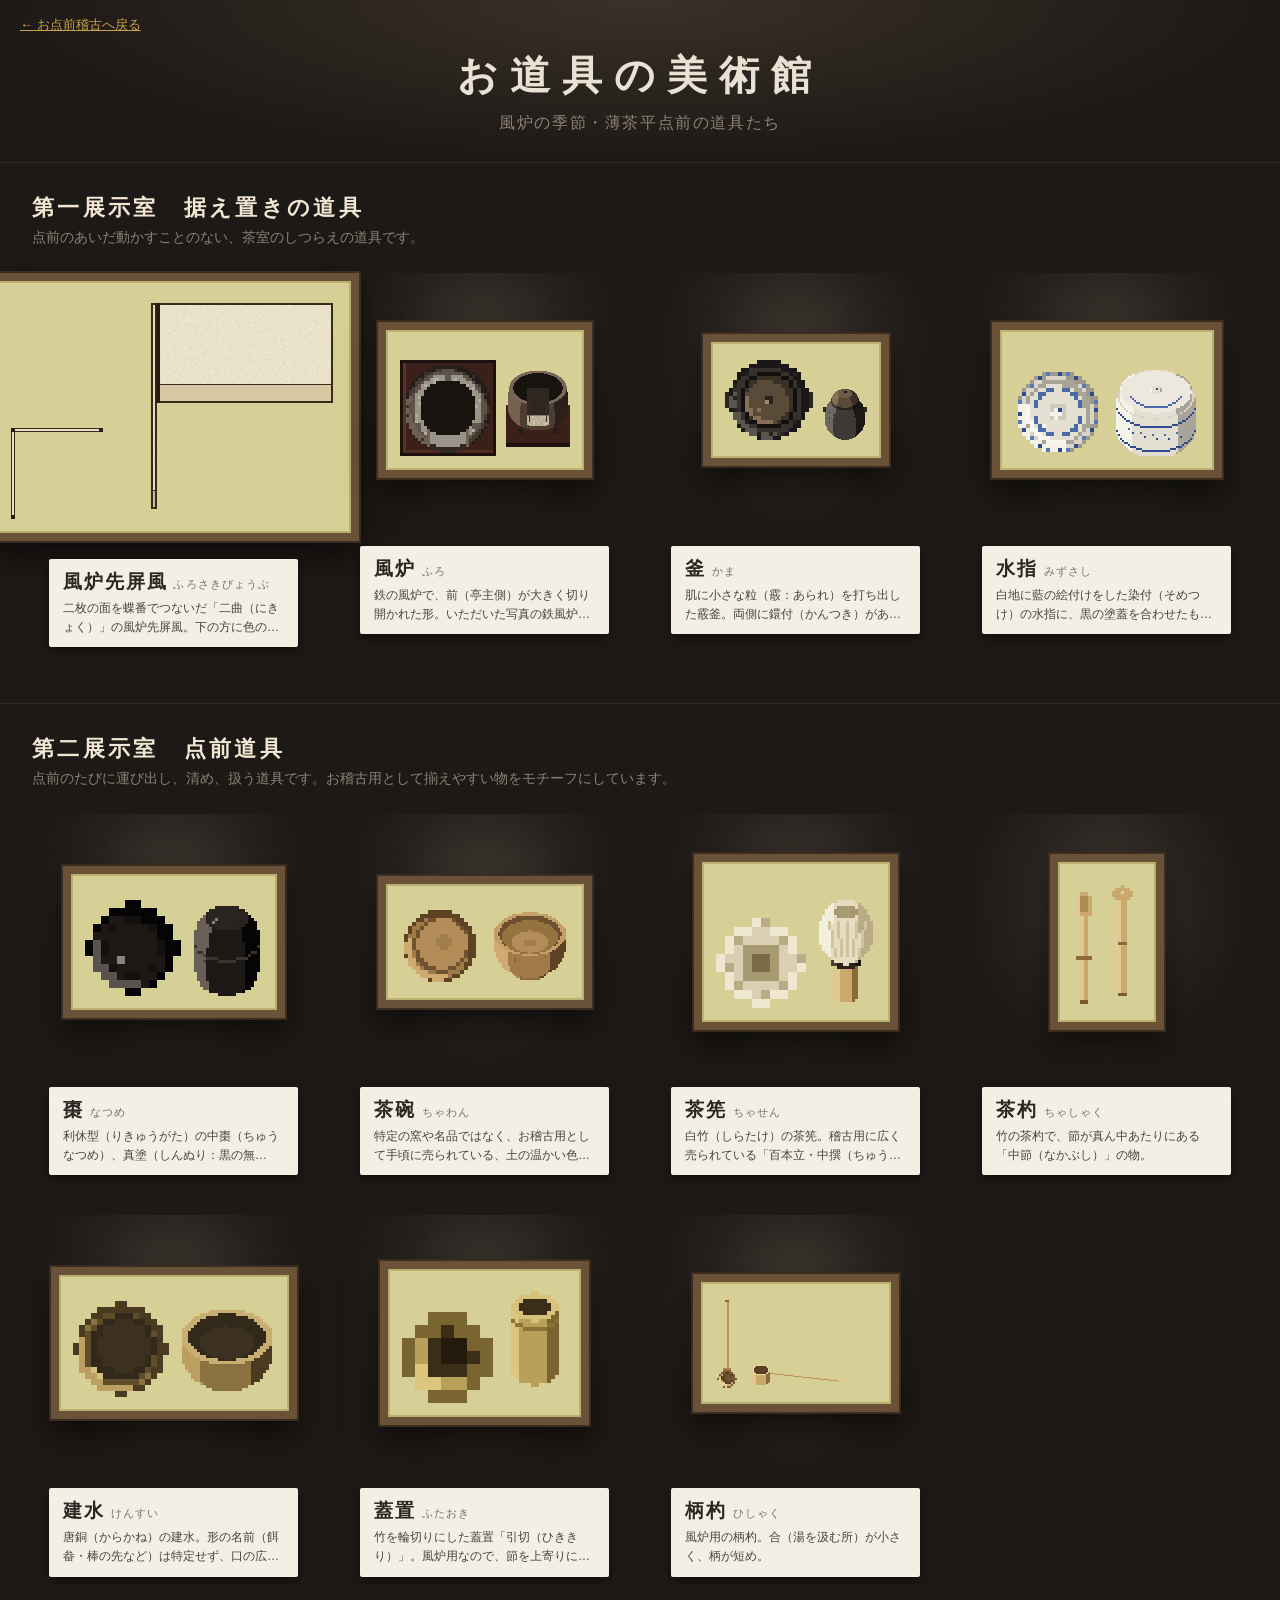
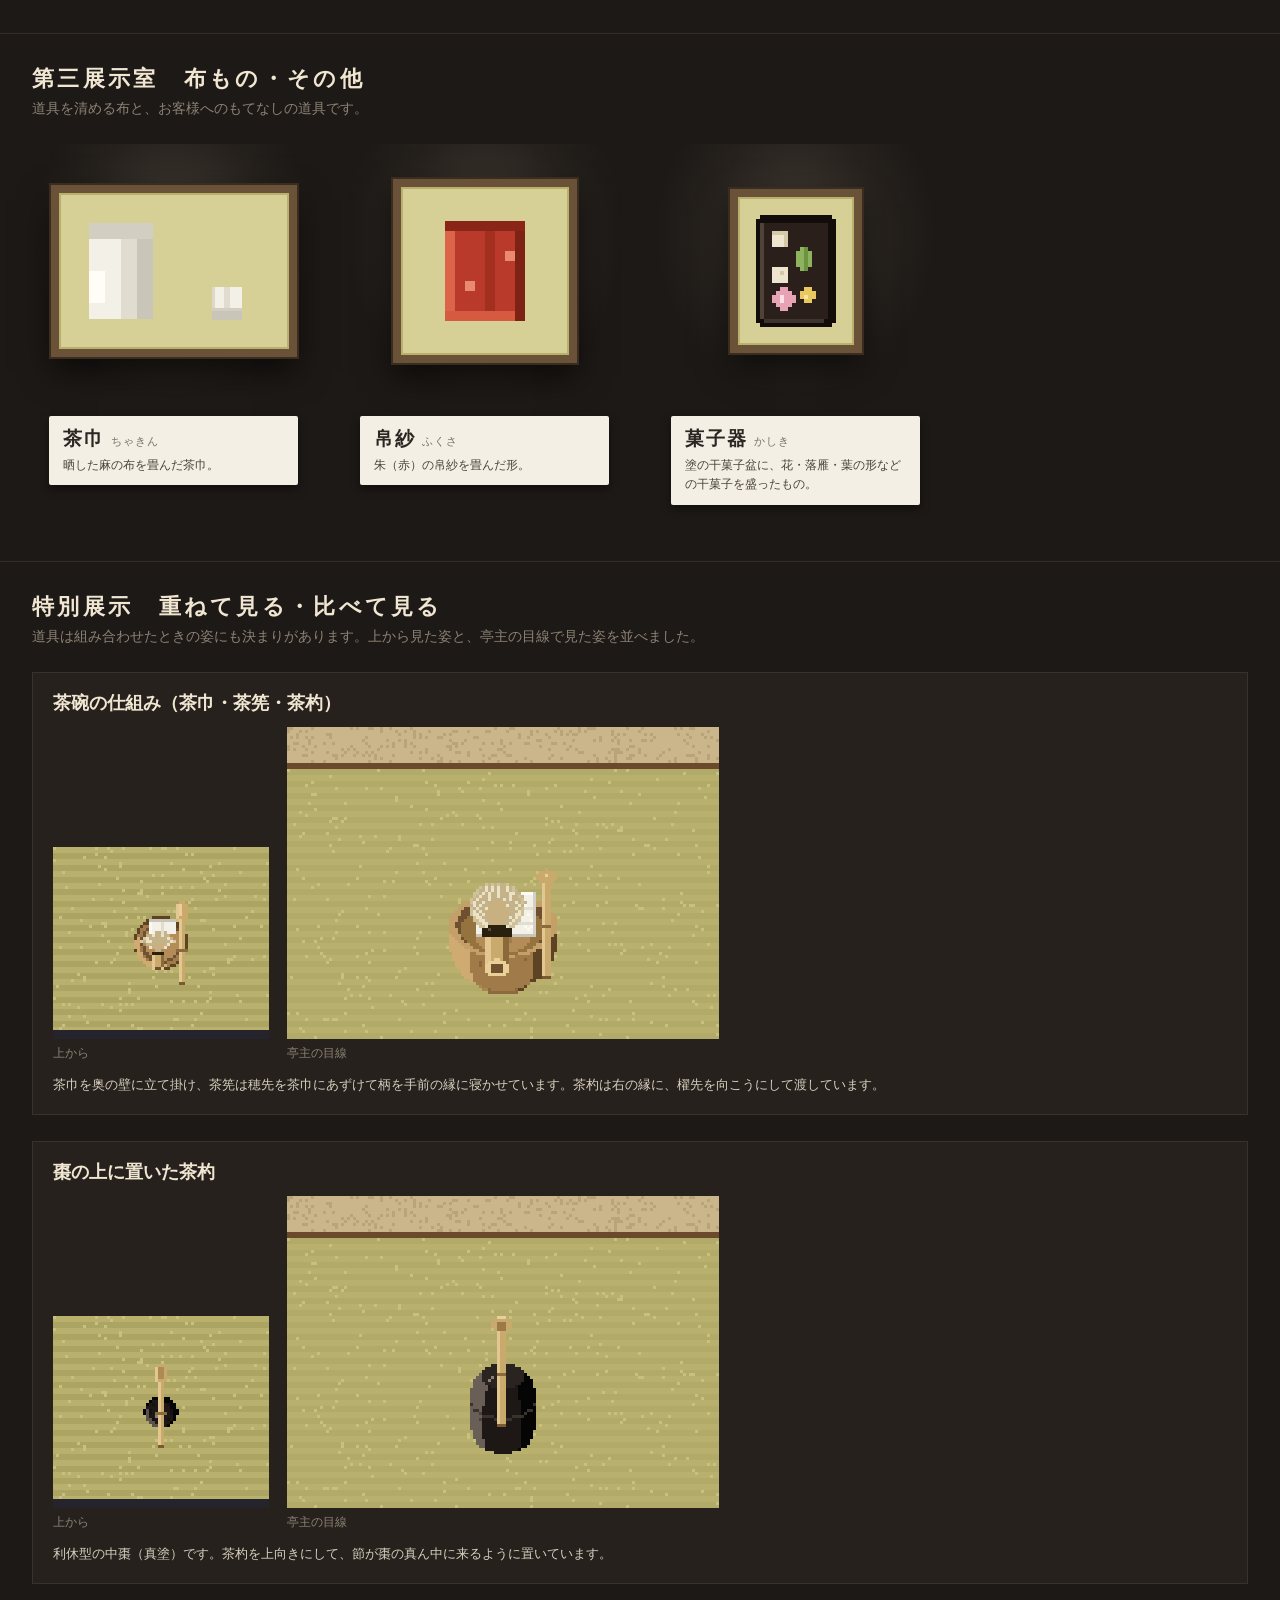
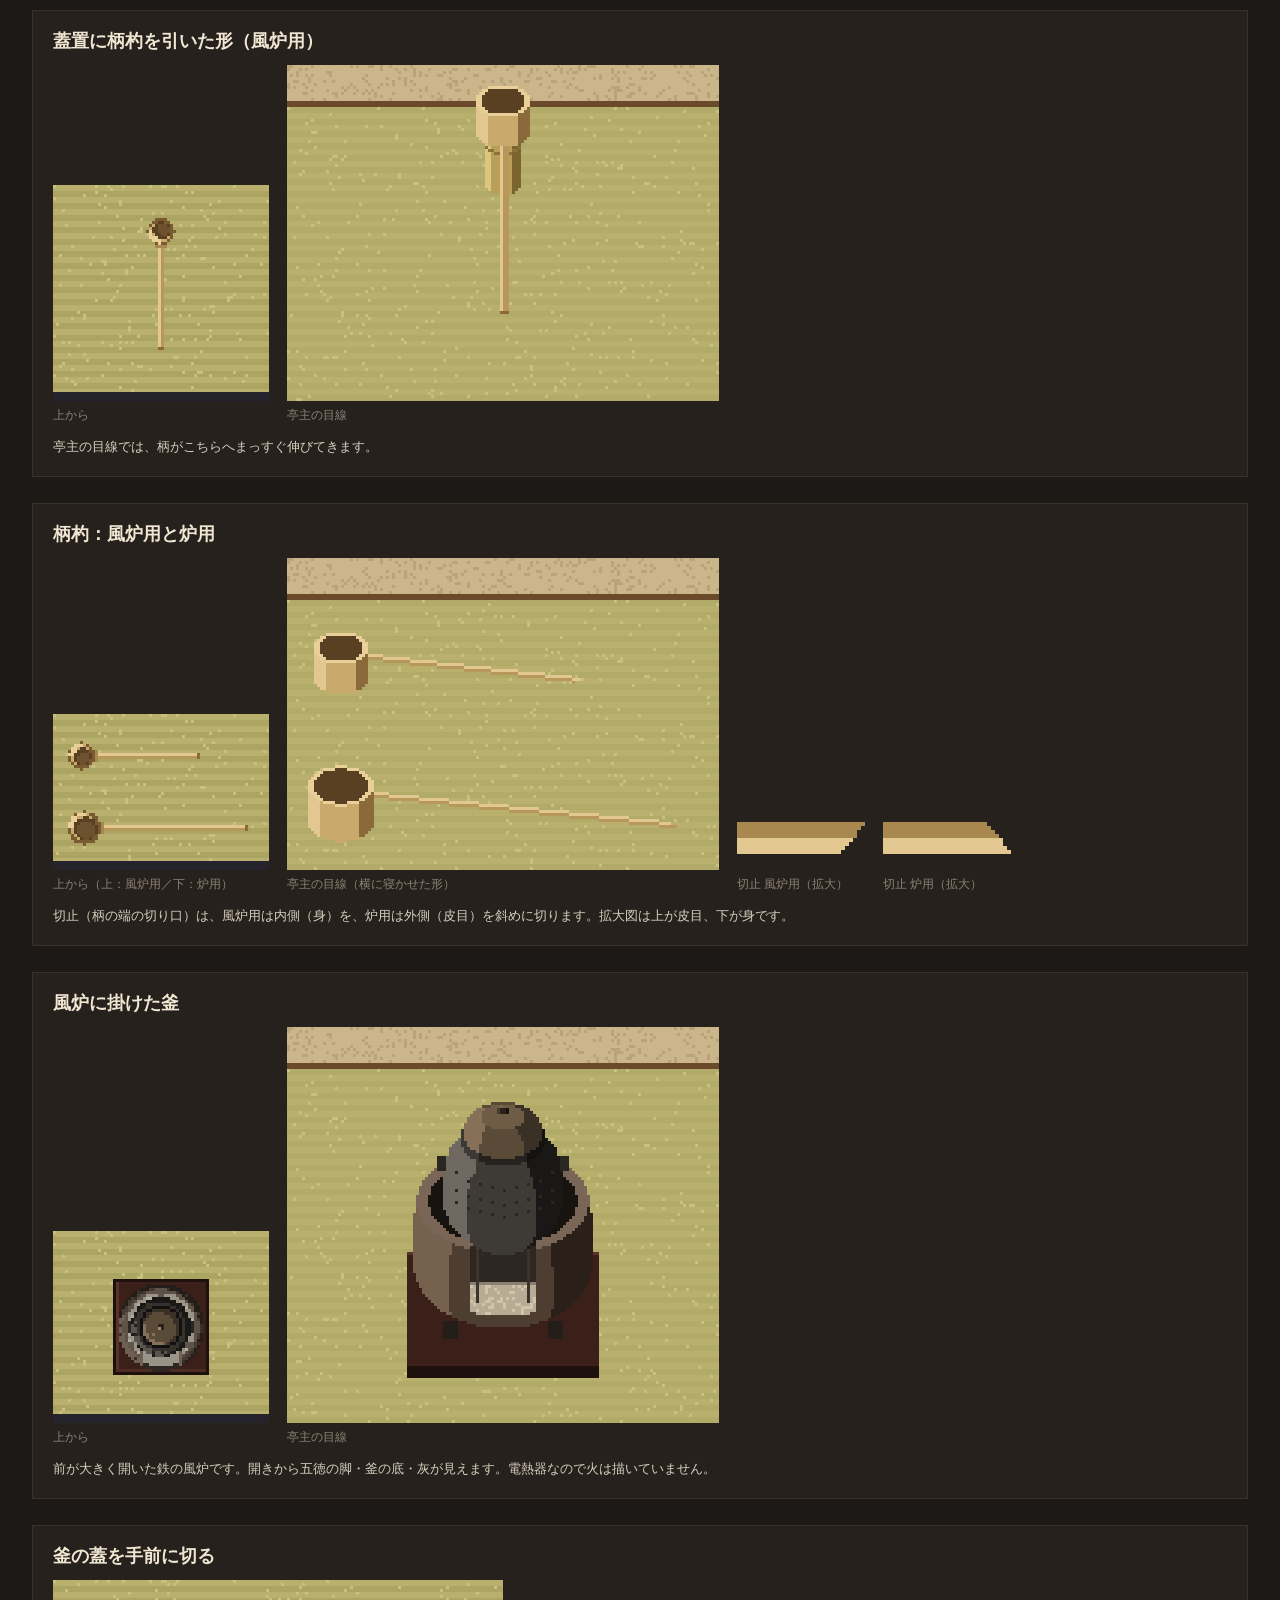
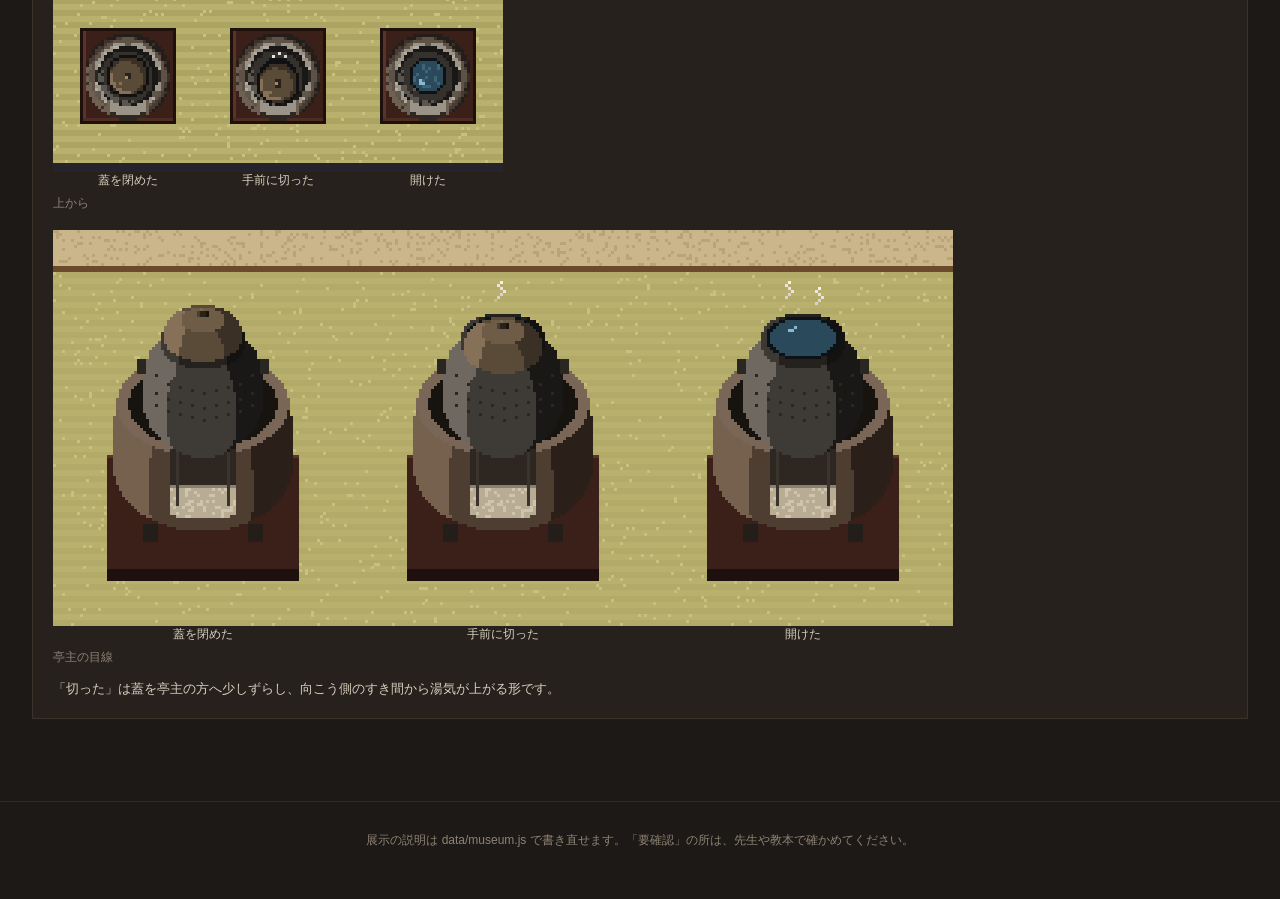
==== museum.html @ 723e4ba4 "Add files via upload" ====
<!DOCTYPE html>
<html lang="ja">
<head>
  <meta charset="UTF-8">
  <title>お道具の美術館</title>
  <style>
    :root {
      --wall: #1d1916; --wall-2: #26211d; --frame: #6a5238; --frame-2: #3a2c1e;
      --label: #f4efe4; --ink: #2b2622; --muted: #8d8275; --kin: #c9a24a; --matcha: #7f9a3c;
      --mincho: "Hiragino Mincho ProN", "Yu Mincho", "YuMincho", serif;
      --gothic: "Hiragino Sans", "Hiragino Kaku Gothic ProN", "Yu Gothic", "Meiryo", sans-serif;
    }
    * { box-sizing: border-box; }
    body { margin: 0; background: var(--wall); color: #e9e2d4; font-family: var(--gothic); }
    a { color: var(--kin); }
    header {
      text-align: center; padding: 48px 20px 28px;
      background: radial-gradient(ellipse at 50% 0%, #3a3128 0%, var(--wall) 70%);
    }
    header .back { position: absolute; left: 20px; top: 16px; font-size: 13px; }
    header h1 { margin: 0; font-family: var(--mincho); font-size: 40px; letter-spacing: 0.3em; font-weight: 600; }
    header p { margin: 10px 0 0; color: var(--muted); letter-spacing: 0.1em; }
    #error { background: #5a2018; color: #fff; padding: 10px 20px; }

    section.room { padding: 30px 32px 56px; border-top: 1px solid #332b24; }
    .room h2 { font-family: var(--mincho); font-size: 22px; letter-spacing: 0.15em; margin: 0 0 6px; color: #f0e6d2; }
    .room .intro { color: var(--muted); margin: 0 0 26px; font-size: 14px; }
    .gallery { display: grid; grid-template-columns: repeat(auto-fill, minmax(250px, 1fr)); gap: 40px 28px; }

    .exhibit { cursor: pointer; display: flex; flex-direction: column; align-items: center; }
    /* スポットライト */
    .spot {
      width: 100%; aspect-ratio: 1 / 0.9; display: flex; align-items: center; justify-content: center;
      background: radial-gradient(ellipse at 50% 35%, rgba(255, 236, 200, 0.16) 0%, rgba(255, 236, 200, 0.04) 45%, transparent 70%);
    }
    .frame {
      background: #d6cf96; padding: 14px; display: flex; gap: 10px; align-items: flex-end;
      border: 8px solid var(--frame); outline: 2px solid var(--frame-2);
      box-shadow: 0 14px 30px rgba(0, 0, 0, 0.6), inset 0 0 0 2px #b8b06c;
      transition: transform 0.2s;
    }
    .exhibit:hover .frame { transform: translateY(-4px); }
    canvas { image-rendering: pixelated; image-rendering: crisp-edges; display: block; }
    /* 作品の名札 */
    .plate {
      margin-top: 18px; background: var(--label); color: var(--ink); padding: 10px 14px; width: 88%;
      border-radius: 2px; box-shadow: 0 4px 10px rgba(0, 0, 0, 0.45);
    }
    .plate .name { font-family: var(--mincho); font-size: 19px; font-weight: 600; letter-spacing: 0.1em; }
    .plate .yomi { font-size: 11px; color: #7a7066; margin-left: 6px; letter-spacing: 0.1em; }
    .plate .motif { font-size: 12px; line-height: 1.6; margin-top: 4px; color: #4a423a;
      display: -webkit-box; -webkit-line-clamp: 2; -webkit-box-orient: vertical; overflow: hidden; }

    /* 特別展示 */
    .special-card { background: var(--wall-2); border: 1px solid #3a3129; padding: 18px 20px; margin-bottom: 26px; }
    .special-card h3 { font-family: var(--mincho); margin: 0 0 12px; font-size: 18px; color: #f0e6d2; }
    .special-card .views { display: flex; gap: 18px; flex-wrap: wrap; align-items: flex-end; }
    .special-card figure { margin: 0; }
    .special-card figcaption { font-size: 12px; color: var(--muted); margin-top: 6px; }
    .special-card .caps { display: flex; font-size: 12px; color: #d8cfbe; }
    .special-card .caps span { flex: 1; text-align: center; }
    .special-card p { font-size: 13px; line-height: 1.7; color: #d8cfbe; margin: 12px 0 0; }

    /* 解説（クリックで開く） */
    dialog {
      border: none; padding: 0; max-width: 820px; width: 92vw; background: var(--label); color: var(--ink);
      box-shadow: 0 30px 80px rgba(0, 0, 0, 0.7);
    }
    dialog::backdrop { background: rgba(10, 8, 6, 0.75); }
    .d-wrap { display: grid; grid-template-columns: auto 1fr; }
    .d-art { background: #d6cf96; padding: 24px; display: flex; flex-direction: column; gap: 14px; align-items: center; justify-content: center; }
    .d-art figure { margin: 0; text-align: center; }
    .d-art figcaption { font-size: 11px; color: #5a5040; margin-top: 4px; }
    .d-text { padding: 26px 30px; }
    .d-text h2 { font-family: var(--mincho); font-size: 30px; margin: 0; letter-spacing: 0.12em; }
    .d-text .yomi { color: #7a7066; letter-spacing: 0.2em; font-size: 13px; }
    .d-text .cat { display: inline-block; margin-top: 6px; font-size: 11px; color: #fff; background: var(--matcha); padding: 2px 8px; border-radius: 10px; }
    .d-text h3 { font-family: var(--mincho); font-size: 15px; margin: 18px 0 4px; padding-left: 8px; border-left: 3px solid var(--kin); }
    .d-text p { margin: 0; font-size: 14px; line-height: 1.8; }
    .d-close { position: absolute; right: 12px; top: 8px; border: none; background: none; font-size: 26px; cursor: pointer; color: #7a7066; }
    mark { background: #f6e08a; padding: 0 2px; }
    footer { text-align: center; color: var(--muted); font-size: 12px; padding: 30px 20px 50px; border-top: 1px solid #332b24; }
    @media (max-width: 700px) { .d-wrap { grid-template-columns: 1fr; } }
  </style>
  <script src="js/data-loader.js"></script>
</head>
<body>
  <header>
    <a class="back" href="index.html">← お点前稽古へ戻る</a>
    <h1 id="m-title">お道具の美術館</h1>
    <p id="m-sub"></p>
  </header>
  <div id="error" hidden></div>
  <main id="rooms"></main>
  <footer>展示の説明は data/museum.js で書き直せます。「要確認」の所は、先生や教本で確かめてください。</footer>

  <dialog id="detail"></dialog>

  <!-- データ -->
  <script src="data/tools.js" data-tools></script>
  <script src="data/museum.js"></script>
  <!-- 本体 -->
  <script src="js/pixel-art.js"></script>
  <script src="js/pixel-art-side.js"></script>
  <script src="js/mihon.js"></script>
  <script src="js/museum-page.js"></script>
</body>
</html>
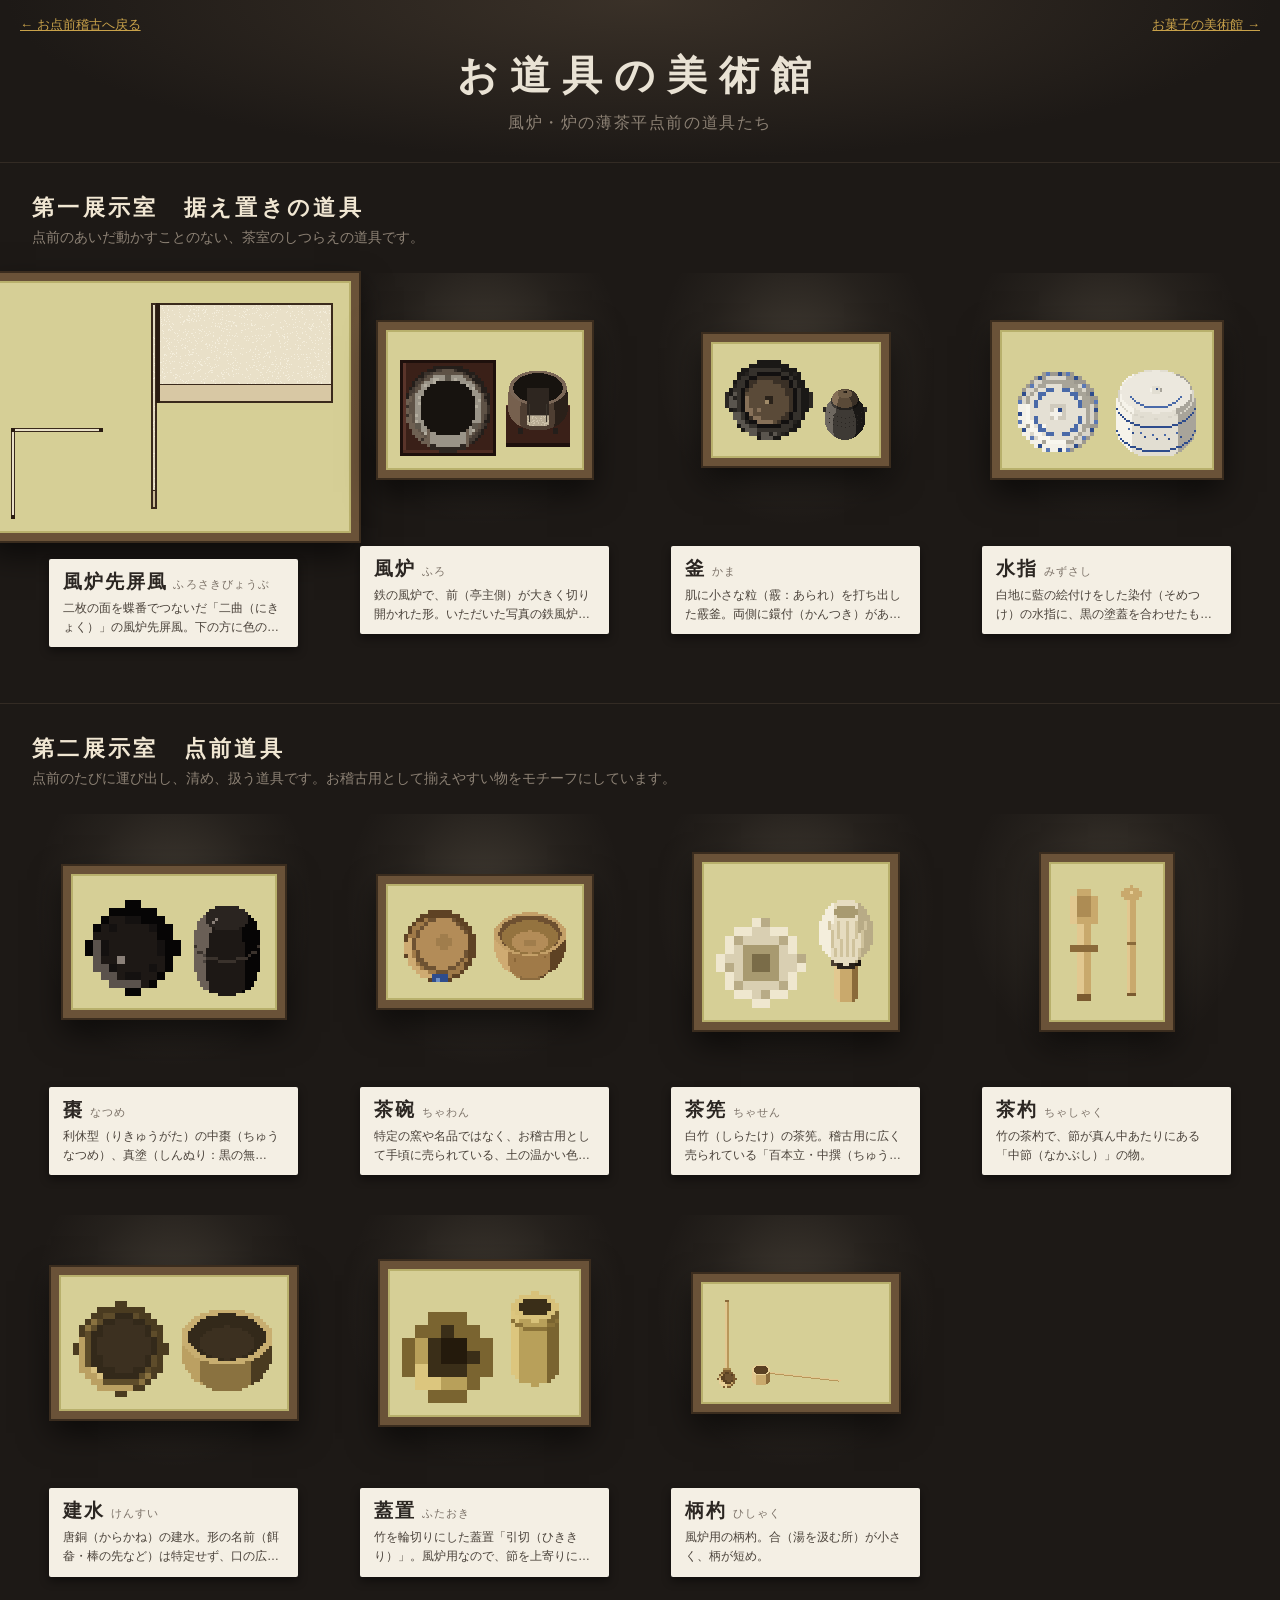
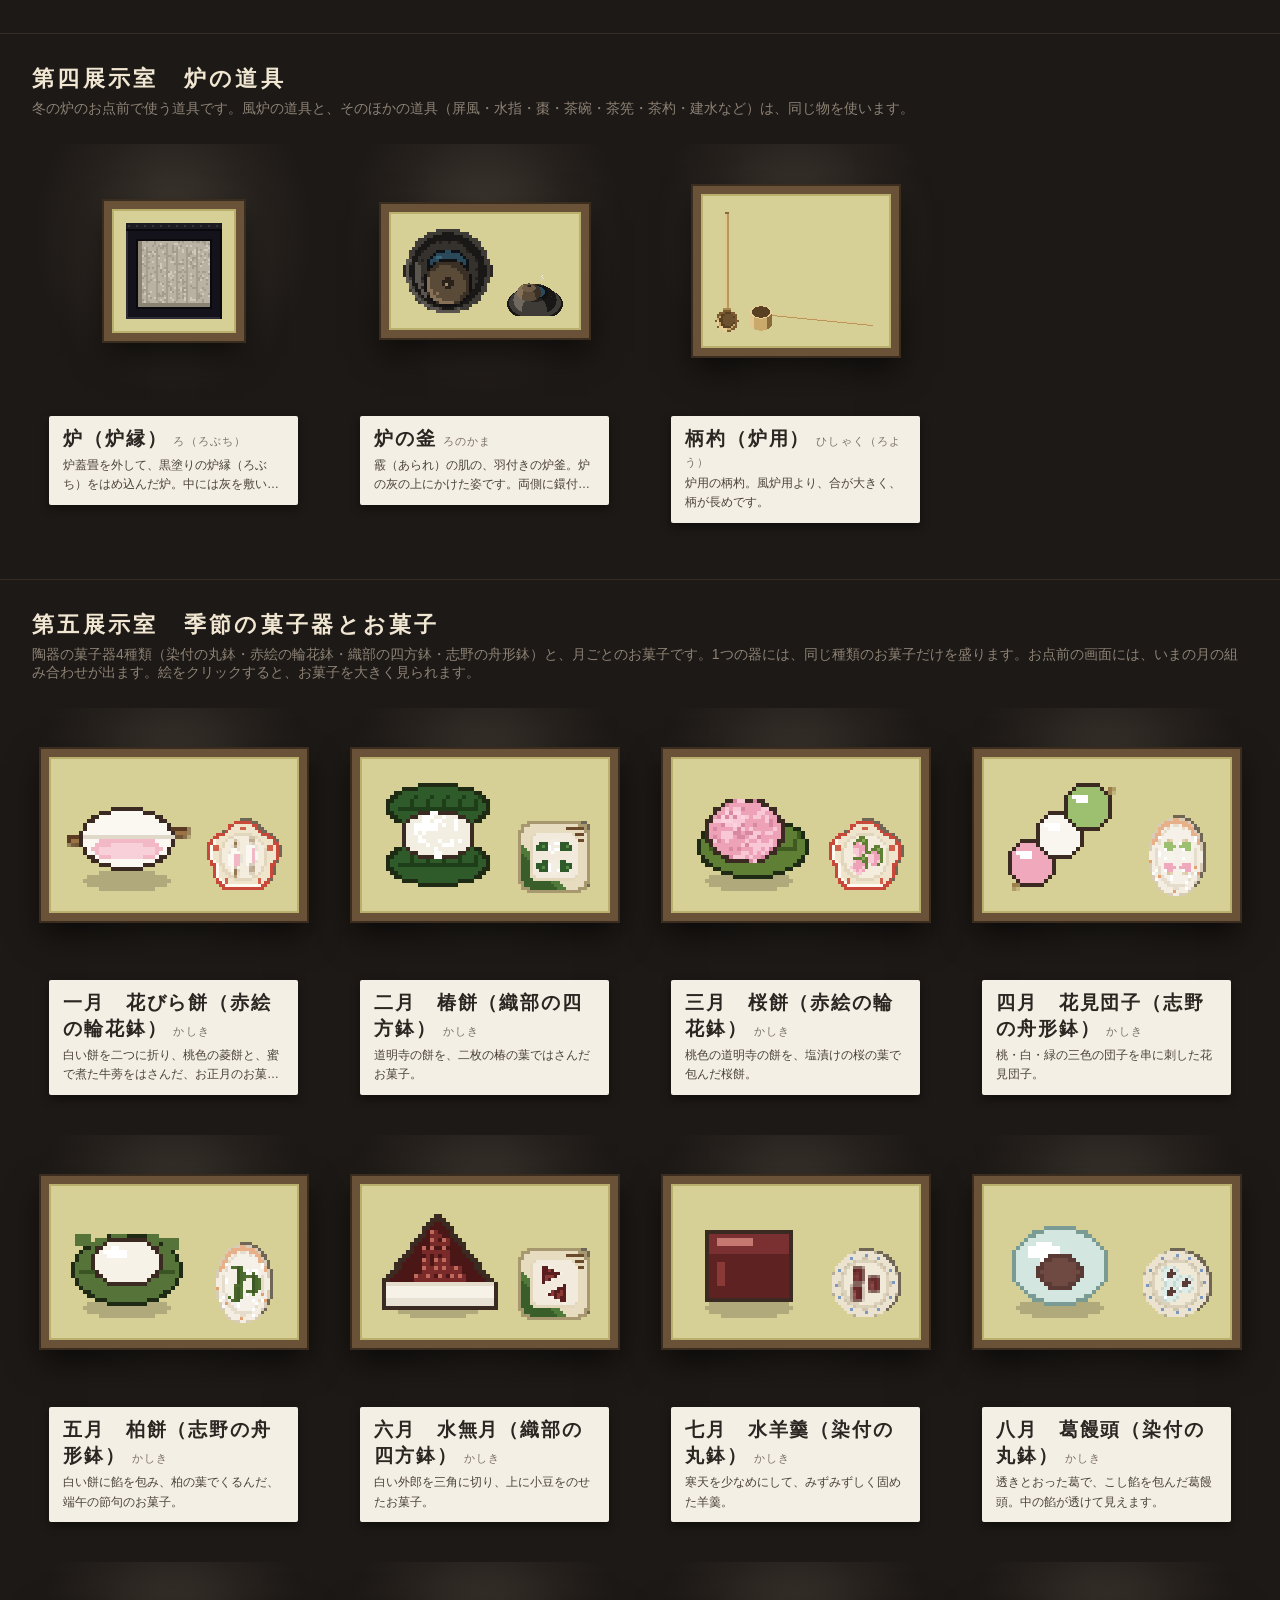
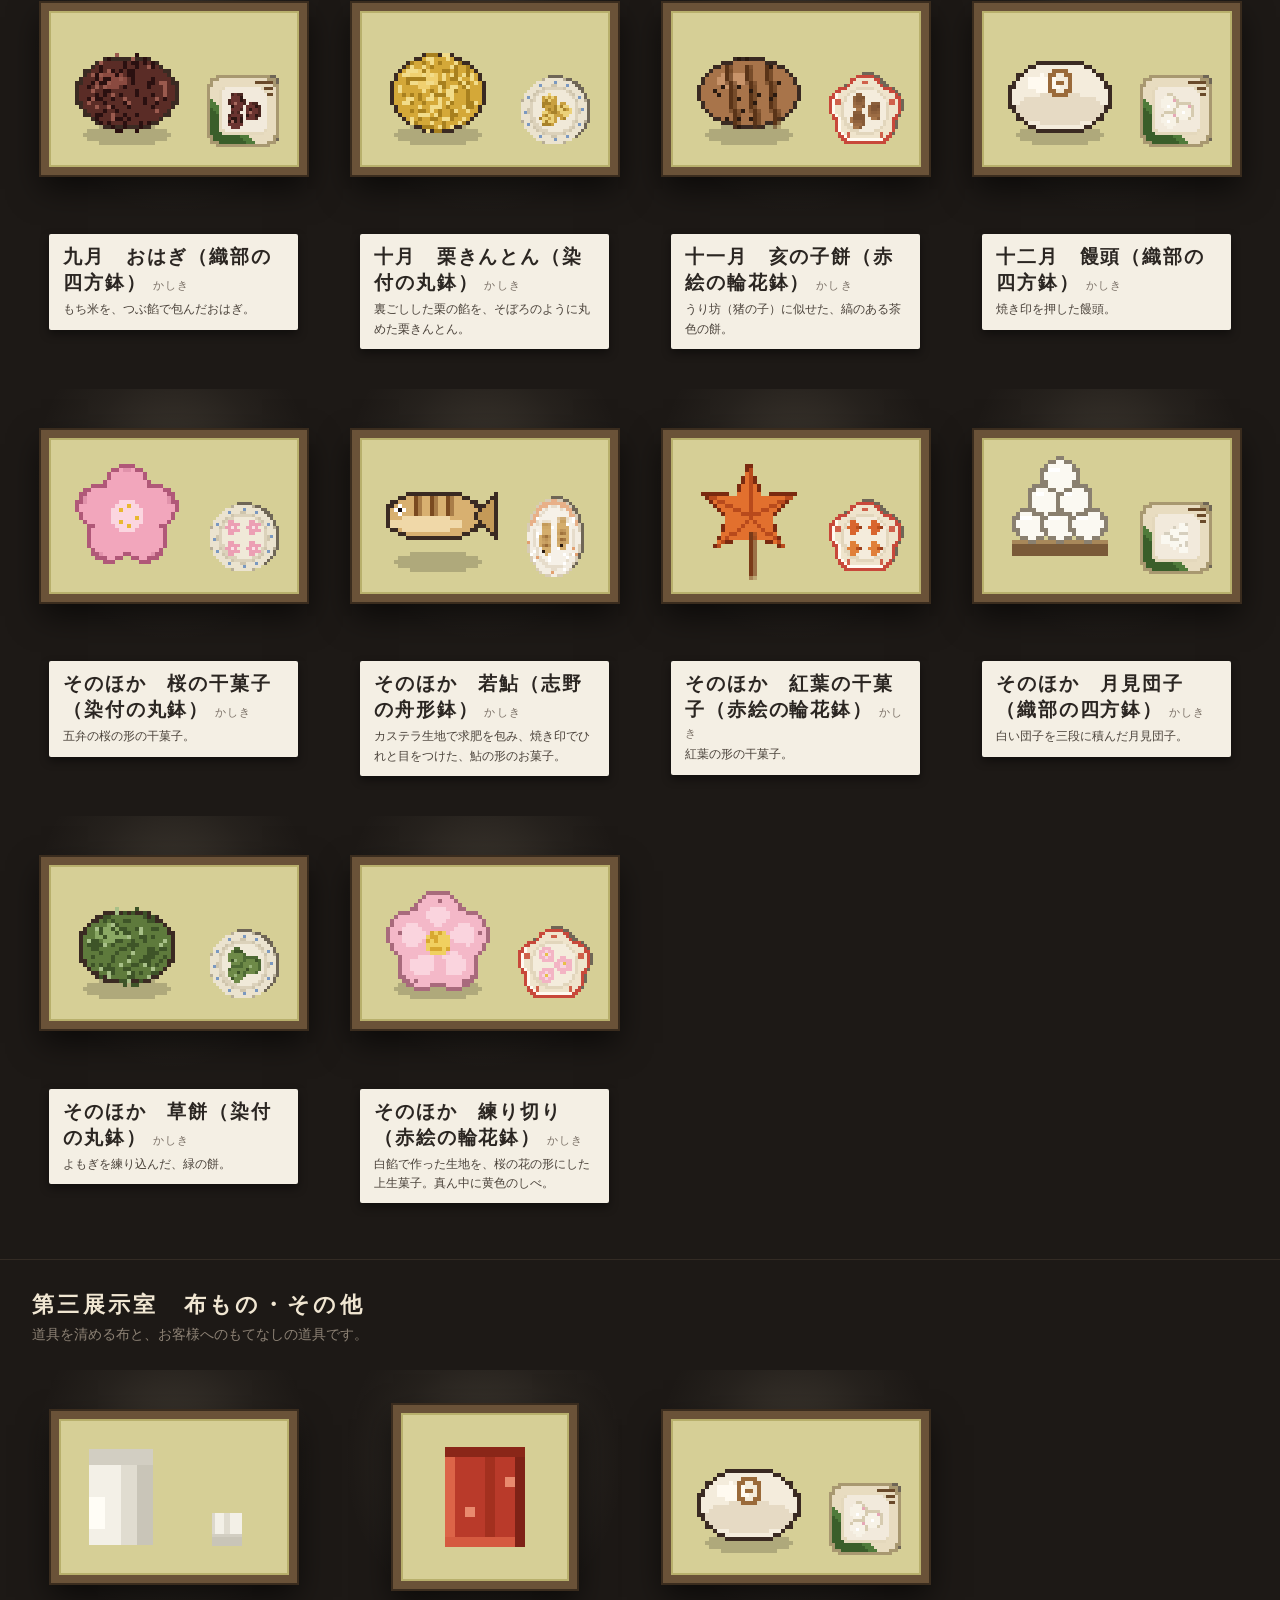
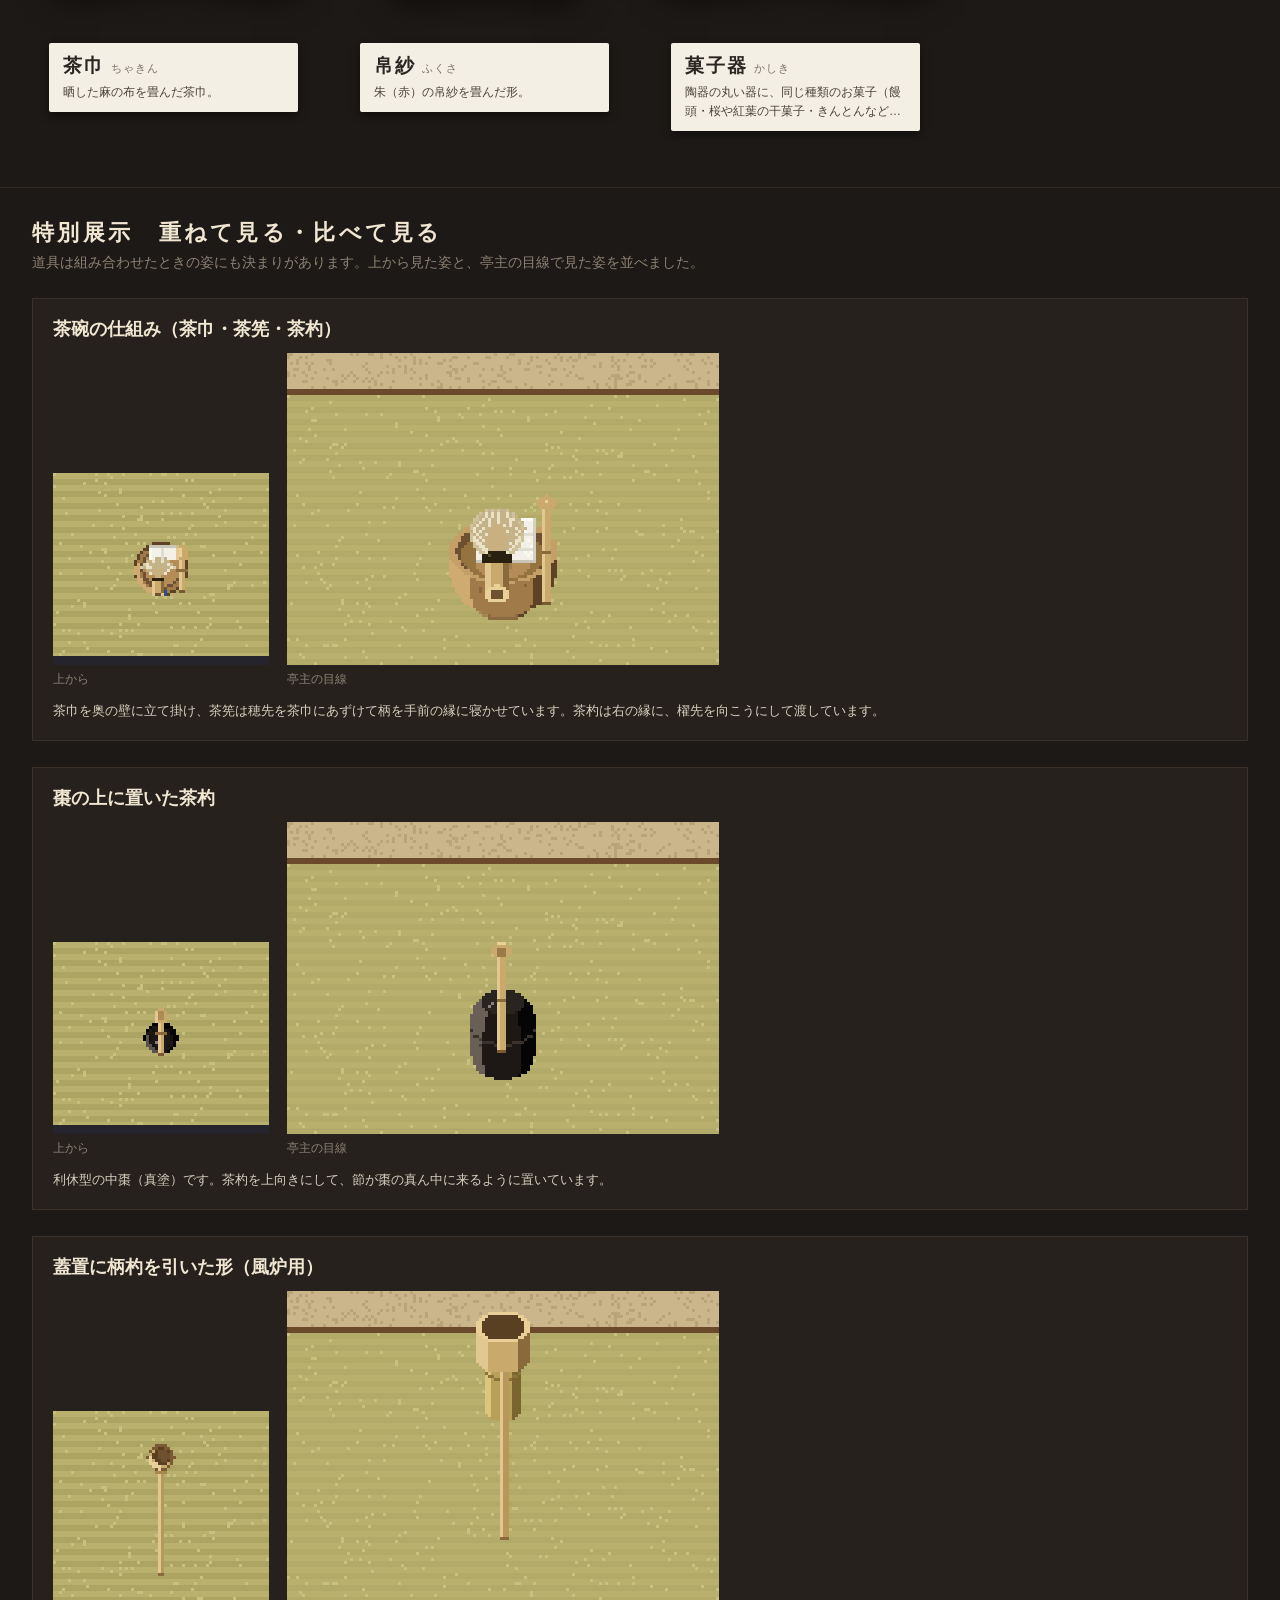
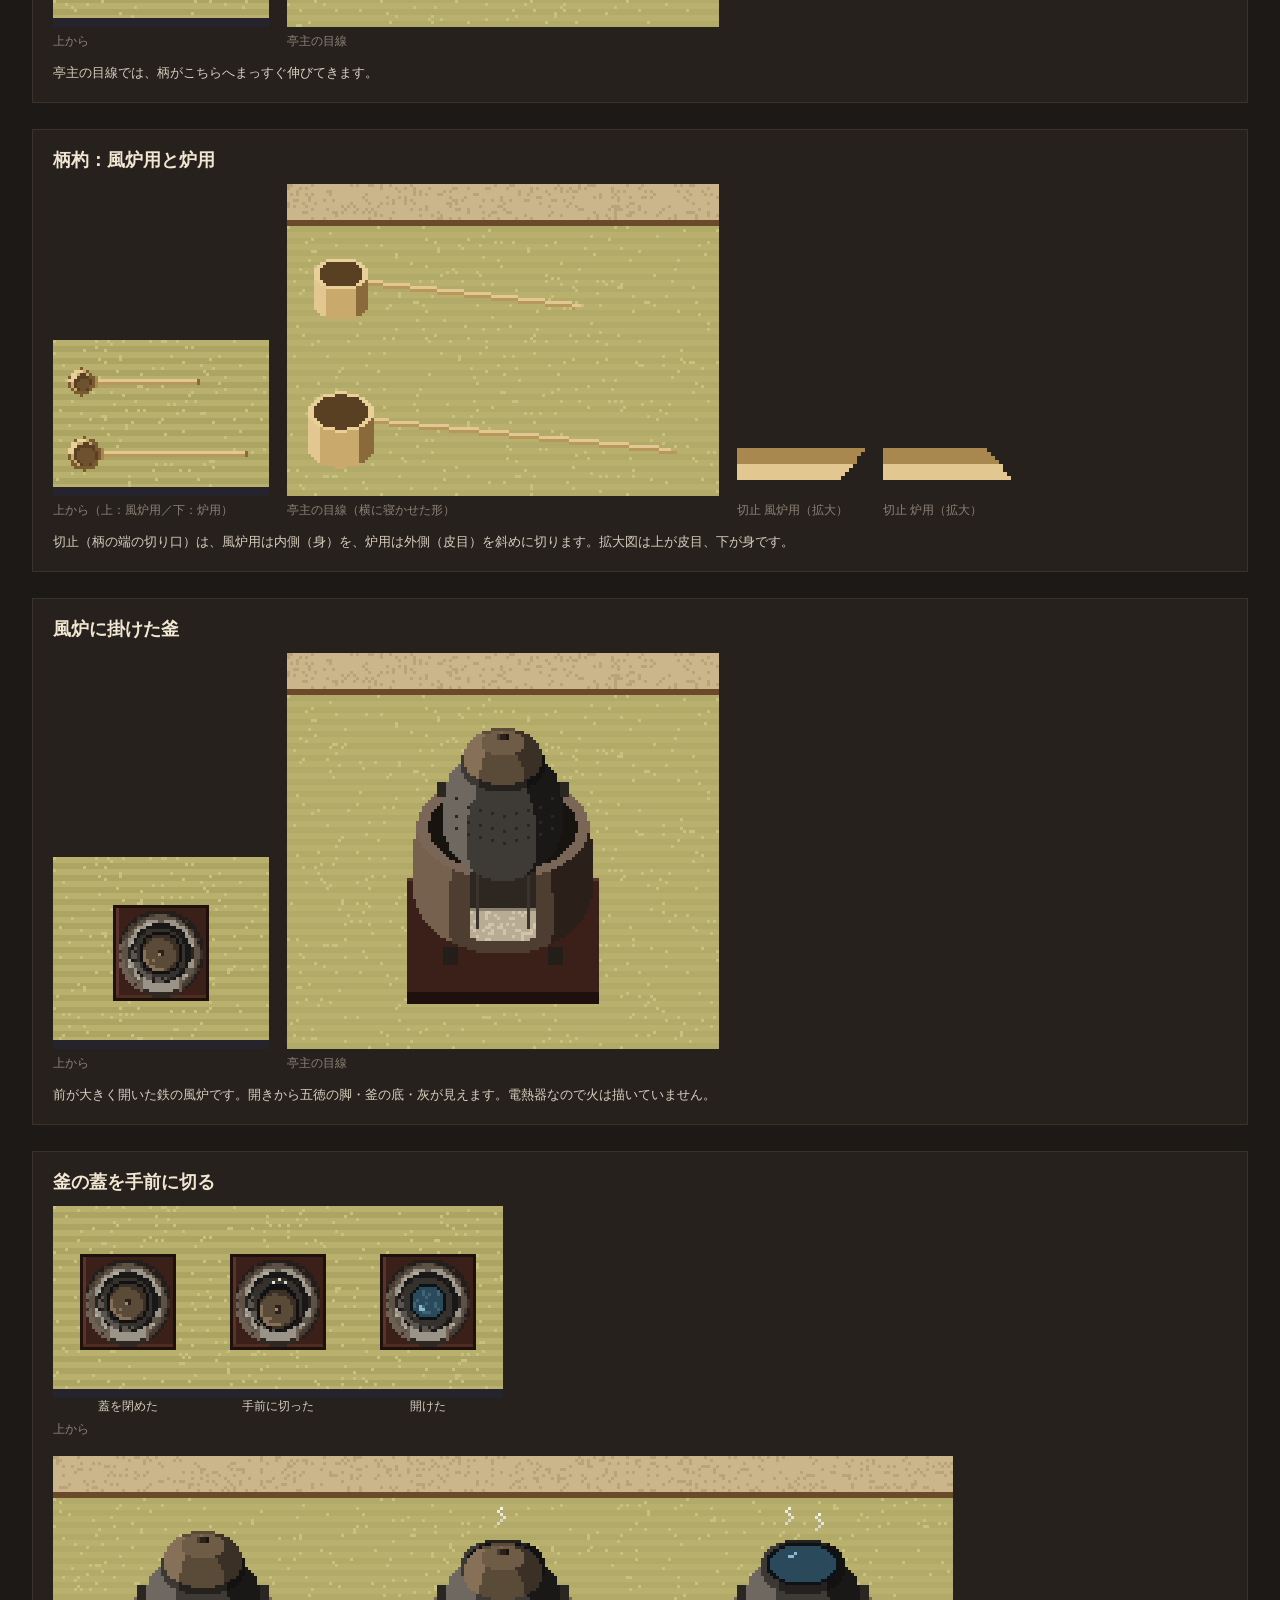
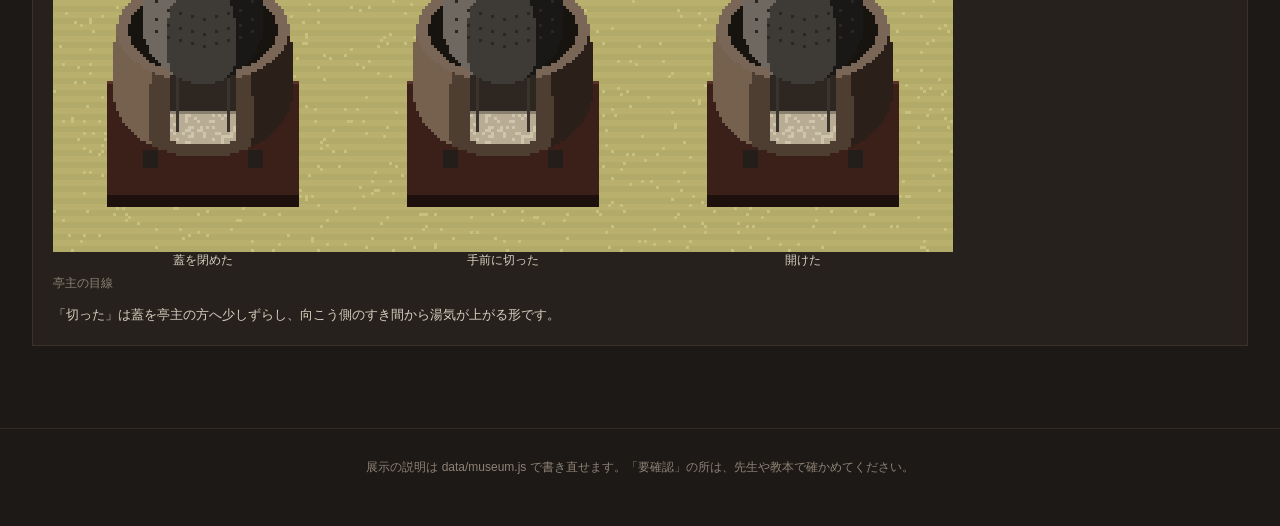
==== commit 0ee849eb: "Add files via upload" ====
--- a/museum.html
+++ b/museum.html
@@ -87,6 +87,7 @@
 <body>
   <header>
     <a class="back" href="index.html">← お点前稽古へ戻る</a>
+    <a class="back" style="left:auto;right:20px" href="okashi.html">お菓子の美術館 →</a>
     <h1 id="m-title">お道具の美術館</h1>
     <p id="m-sub"></p>
   </header>
